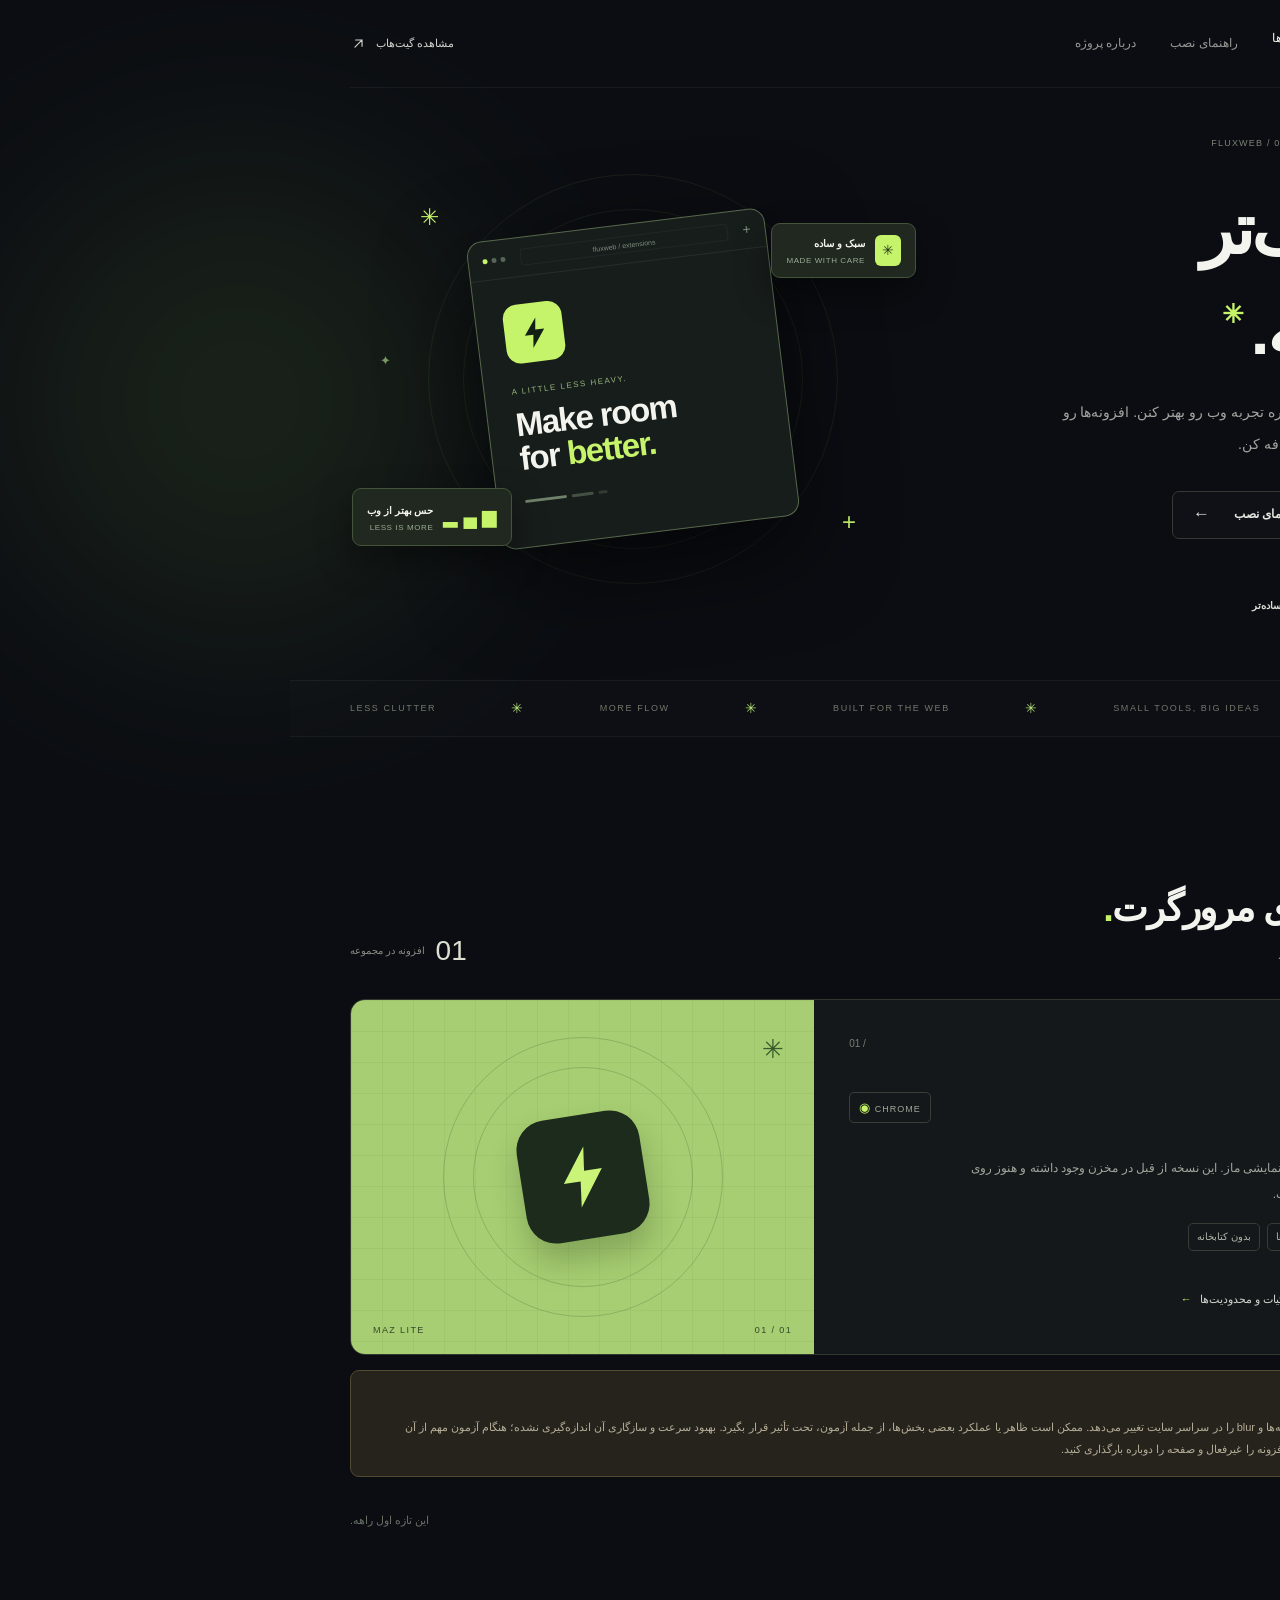
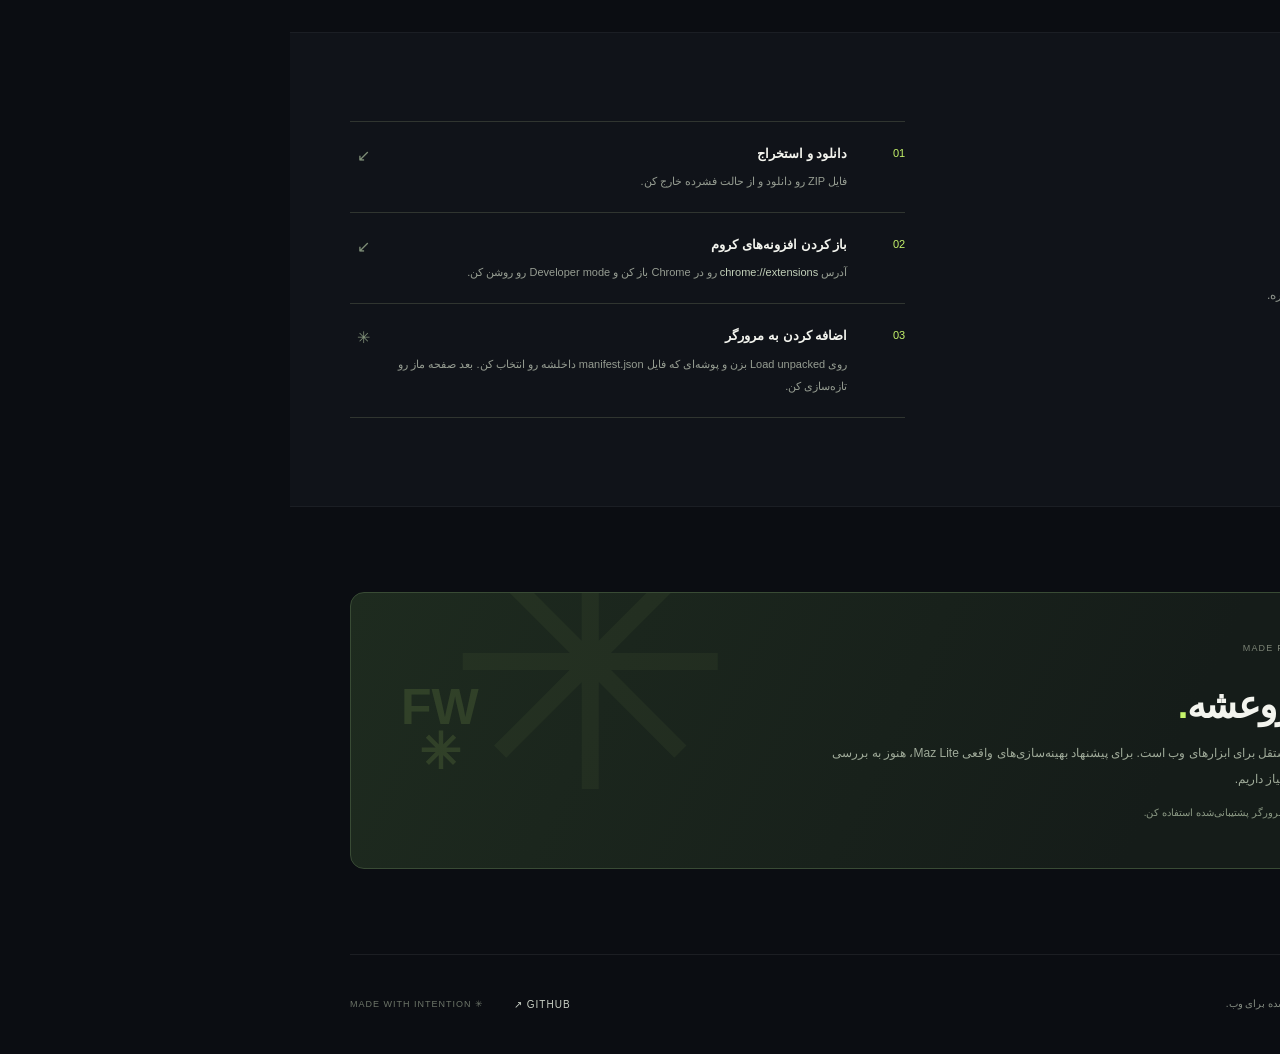
==== index.html @ 3e9b49cf "Build FluxWeb extension download center Co-authored-by: arena-agent <297053741+arena-agent@users.nor" ====
<!doctype html>
<html lang="fa" dir="rtl">
<head>
  <meta charset="utf-8">
  <meta name="viewport" content="width=device-width, initial-scale=1">
  <meta name="theme-color" content="#0b0d12">
  <meta name="description" content="FluxWeb، خانهٔ افزونه‌های سبک برای وبی روان‌تر.">
  <link rel="manifest" href="site.webmanifest">
  <link rel="icon" type="image/png" href="assets/icon-192.png">
  <link rel="stylesheet" href="styles.css">
  <title>FluxWeb — وب، سبک‌تر از همیشه</title>
</head>
<body>
  <div class="ambient ambient-one" aria-hidden="true"></div><div class="ambient ambient-two" aria-hidden="true"></div>
  <header class="header wrap">
    <a class="brand" href="#top" aria-label="FluxWeb، صفحه اصلی"><span class="brand-mark"><svg viewBox="0 0 32 32" fill="none" aria-hidden="true"><path d="M18.5 3 7 18h8l-1.5 11L25 13h-8L18.5 3Z" fill="currentColor"/></svg></span><span>Flux<span class="brand-web">Web</span></span><span class="brand-dot">.</span></a>
    <nav class="nav" aria-label="ناوبری اصلی"><a class="active" href="#extensions">افزونه‌ها</a><a href="#how-it-works">راهنمای نصب</a><a href="#about">درباره پروژه</a></nav>
    <a class="header-link" href="https://github.com/karoangus/FluxWeb" target="_blank" rel="noopener noreferrer"><span>مشاهده گیت‌هاب</span><svg viewBox="0 0 24 24" fill="none" aria-hidden="true"><path d="M7 17 17 7M8 7h9v9" stroke="currentColor" stroke-width="1.6" stroke-linecap="round" stroke-linejoin="round"/></svg></a>
  </header>

  <main id="top">
    <section class="hero wrap" aria-labelledby="hero-title">
      <div class="hero-copy">
        <div class="eyebrow"><span class="pulse"></span> یک فضای کوچک برای ایده‌های بزرگ <span class="eyebrow-line"></span> <span class="latin">FLUXWEB / 01</span></div>
        <h1 id="hero-title">وب، سبک‌تر<br><span>از همیشه.</span><span class="title-spark">✳</span></h1>
        <p class="hero-description">یه جای جمع‌وجور برای ابزارهایی که قراره تجربه وب رو بهتر کنن. افزونه‌ها رو کشف کن، دانلود کن و به مرورگرت اضافه کن.</p>
        <div class="hero-actions"><a class="button button-primary" href="#extensions">بریم سراغ افزونه‌ها <span aria-hidden="true">↙</span></a><a class="button button-ghost" href="#how-it-works">راهنمای نصب <span aria-hidden="true">←</span></a></div>
        <div class="hero-foot"><div class="avatars" aria-hidden="true"><span>F</span><span>W</span><span>✳</span></div><p>ساخته‌شده برای یک تجربه <strong>روان‌تر و ساده‌تر</strong></p></div>
      </div>
      <div class="hero-art" aria-hidden="true">
        <div class="orbit orbit-one"></div><div class="orbit orbit-two"></div><div class="orbit orbit-three"></div>
        <div class="art-cross cross-one">✳</div><div class="art-cross cross-two">+</div><div class="art-cross cross-three">✦</div>
        <div class="art-window"><div class="window-top"><div class="window-dots"><i></i><i></i><i></i></div><div class="window-url">fluxweb / extensions</div><span class="window-plus">+</span></div><div class="window-inner"><div class="window-icon"><svg viewBox="0 0 80 80" fill="none"><path d="M45 10 20 44h17l-3 26 26-36H42l3-24Z" fill="currentColor"/></svg></div><div class="window-label">A LITTLE LESS HEAVY.</div><div class="window-heading">Make room<br>for <em>better.</em></div><div class="window-bars"><i></i><i></i><i></i></div></div></div>
        <div class="floating-tag tag-top"><span class="tag-icon">✳</span><span><b>سبک و ساده</b><small>MADE WITH CARE</small></span></div><div class="floating-tag tag-bottom"><span class="mini-chart">▂ ▄ ▆</span><span><b>حس بهتر از وب</b><small>LESS IS MORE</small></span></div>
      </div>
    </section>

    <div class="ticker" aria-hidden="true"><div class="wrap ticker-inner"><span>LESS CLUTTER</span><i>✳</i><span>MORE FLOW</span><i>✳</i><span>BUILT FOR THE WEB</span><i>✳</i><span>SMALL TOOLS, BIG IDEAS</span><i>✳</i><span>LESS CLUTTER</span></div></div>

    <section class="catalog wrap" id="extensions" aria-labelledby="catalog-title">
      <div class="section-heading"><div><div class="section-kicker"><span></span> مجموعه افزونه‌ها <b>THE COLLECTION</b></div><h2 id="catalog-title">یه چیز خوب برای مرورگرت<span class="green">.</span></h2><p>ابزارهای کوچک، برای لحظه‌های بزرگ‌تر در وب.</p></div><div class="collection-count"><b>01</b><span>افزونه در مجموعه</span></div></div>
      <article class="extension-card">
        <div class="card-art"><div class="card-grid"></div><div class="card-orbit orbit-a"></div><div class="card-orbit orbit-b"></div><div class="product-mark"><svg viewBox="0 0 80 80" fill="none" aria-hidden="true"><path d="M45 10 20 44h17l-3 26 26-36H42l3-24Z" fill="currentColor"/></svg></div><div class="art-caption"><span>MAZ LITE</span><span>01 / 01</span></div><span class="art-star">✳</span></div>
        <div class="card-content"><div class="card-meta"><span class="status"><i></i> نسخه آزمایشی</span><span class="card-number">/ 01</span></div><div class="card-title"><div><h3>Maz Lite <span>↗</span></h3><p class="domain">FOR BIOMAZE.IR</p></div><div class="chrome-label"><span>◉</span> CHROME</div></div><p class="card-description">نسخه اولیه برای کاهش برخی جلوه‌های نمایشی ماز. این نسخه از قبل در مخزن وجود داشته و هنوز روی سایت و بخش آزمون بررسی نشده است.</p><div class="tags"><span>Manifest V3</span><span>فقط دامنه ماز و زیردامنه‌ها</span><span>بدون کتابخانه</span></div><div class="card-actions"><a class="button button-primary download" href="downloads/maz-lite-1.0.0-experimental.zip" download>دانلود فایل ZIP <span aria-hidden="true">↓</span></a><a class="details-link" href="#maz-details">جزئیات و محدودیت‌ها <span aria-hidden="true">←</span></a></div></div>
      </article>
      <div class="notice" id="maz-details"><div class="notice-icon">!</div><div><strong>قبل از نصب، این نکته رو بدون</strong><p>این نسخه انیمیشن‌ها، transitionها، سایه‌ها و blur را در سراسر سایت تغییر می‌دهد. ممکن است ظاهر یا عملکرد بعضی بخش‌ها، از جمله آزمون، تحت تأثیر قرار بگیرد. بهبود سرعت و سازگاری آن اندازه‌گیری نشده؛ هنگام آزمون مهم از آن استفاده نکنید. در صورت بروز مشکل، افزونه را غیرفعال و صفحه را دوباره بارگذاری کنید.</p></div></div>
      <div class="catalog-bottom"><span>MORE GOOD THINGS ARE COMING <span>✳</span></span><p>این تازه اول راهه.</p></div>
    </section>

    <section class="how-section" id="how-it-works"><div class="wrap how-wrap"><div class="how-intro"><div class="section-kicker"><span></span> ساده و سریع <b>HOW IT WORKS</b></div><h2>چند قدم تا<br>شروع ماجرا<span class="green">.</span></h2><p>نصب افزونه از فایل ZIP فقط چند قدم ساده داره.</p><a href="https://github.com/karoangus/FluxWeb" target="_blank" rel="noopener noreferrer" class="text-link">مشاهده فایل‌ها در گیت‌هاب <span>↗</span></a></div><div class="steps"><div class="step"><span class="step-num">01</span><div><h3>دانلود و استخراج</h3><p>فایل ZIP رو دانلود و از حالت فشرده خارج کن.</p></div><span class="step-arrow">↙</span></div><div class="step"><span class="step-num">02</span><div><h3>باز کردن افزونه‌های کروم</h3><p>آدرس <code dir="ltr">chrome://extensions</code> رو در Chrome باز کن و Developer mode رو روشن کن.</p></div><span class="step-arrow">↙</span></div><div class="step"><span class="step-num">03</span><div><h3>اضافه کردن به مرورگر</h3><p>روی Load unpacked بزن و پوشه‌ای که فایل manifest.json داخلشه رو انتخاب کن. بعد صفحه ماز رو تازه‌سازی کن.</p></div><span class="step-arrow">✳</span></div></div></div></section>
    <section class="end-section wrap" id="about"><div class="end-card"><div class="end-decoration" aria-hidden="true">✳</div><div><div class="section-kicker"><span></span> درباره FluxWeb <b>MADE FOR THE WEB</b></div><h2>این فقط شروعشه<span>.</span></h2><p>FluxWeb یک دانلودسنتر کوچک و مستقل برای ابزارهای وب است. برای پیشنهاد بهینه‌سازی‌های واقعی Maz Lite، هنوز به بررسی صفحه‌های سایت و داده‌های عملکرد نیاز داریم.</p><button class="button install-button" id="install-app" type="button" hidden>نصب وب‌اپ <span aria-hidden="true">↙</span></button><p class="install-hint" id="install-hint">برای نصب وب‌اپ، از گزینه نصب در منوی مرورگر پشتیبانی‌شده استفاده کن.</p></div><span class="end-number">FW<br>✳</span></div></section>
  </main>
  <footer class="footer wrap"><a class="brand footer-brand" href="#top"><span class="brand-mark"><svg viewBox="0 0 32 32" fill="none" aria-hidden="true"><path d="M18.5 3 7 18h8l-1.5 11L25 13h-8L18.5 3Z" fill="currentColor"/></svg></span><span>Flux<span class="brand-web">Web</span></span><span class="brand-dot">.</span></a><p>کمتر، اما بهتر. ساخته‌شده برای وب.</p><a href="https://github.com/karoangus/FluxWeb" target="_blank" rel="noopener noreferrer">GITHUB ↗</a><span class="footer-end">MADE WITH INTENTION ✳</span></footer>
  <script src="app.js" defer></script>
</body>
</html>
---- styles.css ----
:root{color-scheme:dark;--bg:#0b0d12;--panel:#14171e;--text:#f3f4ee;--muted:#929690;--line:#282d2b;--lime:#c5f36a;--sans:Tahoma,Arial,sans-serif}*{box-sizing:border-box}html{scroll-behavior:smooth}body{margin:0;background:var(--bg);color:var(--text);font-family:var(--sans);font-size:14px;line-height:1.8;overflow-x:hidden}a{color:inherit;text-decoration:none}button{font:inherit}button:focus-visible,a:focus-visible{outline:2px solid var(--lime);outline-offset:5px}.wrap{width:min(1160px,calc(100% - 64px));margin-inline:auto}.ambient{pointer-events:none;position:absolute;border-radius:50%;filter:blur(110px);opacity:.09}.ambient-one{width:480px;height:480px;background:#a9ee68;top:160px;left:-290px}.ambient-two{width:420px;height:420px;background:#6b78d0;top:750px;right:-330px}.header{height:88px;display:flex;align-items:center;gap:68px;border-bottom:1px solid #ffffff0d;position:relative;z-index:2}.brand{display:inline-flex;align-items:center;direction:ltr;font-family:Arial,sans-serif;font-weight:800;font-size:22px;letter-spacing:-1px;white-space:nowrap}.brand-mark{width:32px;height:32px;background:var(--lime);color:#172014;border-radius:9px;display:grid;place-items:center;margin-right:9px}.brand-mark svg{width:22px;height:22px}.brand-web{font-weight:400}.brand-dot{color:var(--lime)}.nav{display:flex;align-items:center;gap:34px;color:#969a96;font-size:12px}.nav a:hover,.nav .active{color:#f7f8f3}.nav .active:after{content:'';display:block;width:4px;height:4px;background:var(--lime);border-radius:50%;margin:5px auto 0}.header-link{margin-right:auto;color:#d2d4ce;font-size:11px;display:flex;align-items:center;gap:9px}.header-link svg{width:17px;height:17px}.hero{min-height:590px;display:grid;grid-template-columns:1fr 1fr;align-items:center;gap:28px;padding-top:45px;padding-bottom:55px}.hero-copy{position:relative;z-index:1}.eyebrow,.section-kicker{display:flex;align-items:center;gap:9px;font-size:11px;color:#c3c8bd}.pulse,.section-kicker>span{width:7px;height:7px;background:var(--lime);border-radius:50%;box-shadow:0 0 12px #c5f36a80;flex:none}.eyebrow-line{height:1px;width:25px;background:#525b4c}.latin,.section-kicker b{font:9px Arial,sans-serif;letter-spacing:1.2px;color:#7c8476;direction:ltr}.hero h1{font-size:clamp(46px,5.4vw,72px);line-height:1.45;letter-spacing:-3px;margin:27px 0 16px;font-weight:800}.hero h1>span:first-child{color:var(--lime)}.title-spark{display:inline-block;font-size:26px;color:var(--lime);vertical-align:top;margin:16px 10px}.hero-description{color:#a2a6a0;max-width:475px;font-size:14px;line-height:2.3;margin:0}.hero-actions{display:flex;gap:12px;margin-top:30px;flex-wrap:wrap}.button{min-height:48px;padding:0 20px;display:inline-flex;align-items:center;justify-content:center;gap:24px;border-radius:7px;font-size:12px;font-weight:bold;border:1px solid transparent;cursor:pointer}.button-primary{background:var(--lime);color:#182213}.button-primary:hover{background:#d8ff8b}.button-primary span,.button-ghost span{font-size:17px}.button-ghost{border-color:#343a34;color:#e2e6de;background:#ffffff04}.button-ghost:hover{background:#ffffff0b}.hero-foot{display:flex;align-items:center;gap:13px;margin-top:48px;color:#858b81;font-size:10px}.hero-foot strong{color:#d9ddd3}.avatars{display:flex;direction:ltr;padding-left:7px}.avatars span{display:grid;place-items:center;width:27px;height:27px;margin-left:-7px;border:2px solid #0b0d12;border-radius:50%;background:#394b35;font:bold 10px Arial;color:#d8f6ae}.avatars span:nth-child(2){background:#7c8a6c;color:#152115}.avatars span:nth-child(3){background:#bbef77;color:#192315}.hero-art{height:460px;position:relative;display:grid;place-items:center;direction:ltr}.orbit{position:absolute;border:1px solid #c5f36a13;border-radius:50%}.orbit-one{width:410px;height:410px}.orbit-two{width:340px;height:340px}.orbit-three{width:270px;height:270px}.art-window{width:300px;height:310px;background:#171d1b;border:1px solid #57684c;border-radius:15px;box-shadow:0 30px 90px #0009;transform:rotate(-7deg);position:relative;overflow:hidden}.window-top{height:39px;border-bottom:1px solid #ffffff12;display:flex;align-items:center;padding:0 14px;gap:15px}.window-dots{display:flex;gap:4px}.window-dots i{width:5px;height:5px;border-radius:50%;background:#566357}.window-dots i:first-child{background:var(--lime)}.window-url{height:17px;flex:1;border:1px solid #ffffff0b;border-radius:3px;text-align:center;font:7px/17px Arial;color:#7e8c7d}.window-plus{font:14px Arial;color:#809080}.window-inner{padding:27px}.window-icon{width:59px;height:59px;display:grid;place-items:center;border-radius:14px;background:var(--lime);color:#142013}.window-icon svg{width:40px}.window-label{font:8px Arial;letter-spacing:1.5px;color:#96b47b;margin-top:23px}.window-heading{font:700 33px/1.04 Arial;letter-spacing:-1.4px;margin-top:12px}.window-heading em{font-style:normal;color:var(--lime)}.window-bars{display:flex;gap:5px;margin-top:23px}.window-bars i{height:3px;width:42px;background:#70836a;border-radius:5px}.window-bars i:nth-child(2){width:22px;opacity:.5}.window-bars i:nth-child(3){width:9px;opacity:.3}.floating-tag{position:absolute;background:#202820;border:1px solid #43543b;border-radius:9px;display:flex;align-items:center;gap:10px;padding:11px 14px;direction:rtl;box-shadow:0 15px 35px #0006}.floating-tag b,.floating-tag small{display:block}.floating-tag b{font-size:10px}.floating-tag small{font:8px Arial;color:#9baa94;letter-spacing:.6px;margin-top:3px}.tag-top{top:74px;right:0}.tag-bottom{bottom:63px;left:2px}.tag-icon{background:#c5f36a;color:#22331a;border-radius:6px;padding:3px 7px}.mini-chart{color:var(--lime);font-size:19px;direction:ltr}.art-cross{position:absolute;color:var(--lime)}.cross-one{top:48px;left:70px;font-size:23px}.cross-two{bottom:66px;right:60px;font-size:24px}.cross-three{top:200px;left:30px;font-size:13px;color:#7b9a61}.ticker{border-block:1px solid #ffffff0c;background:#ffffff02;overflow:hidden}.ticker-inner{height:55px;display:flex;align-items:center;justify-content:space-between;gap:30px;direction:ltr;white-space:nowrap;color:#70786a;font:9px Arial;letter-spacing:1.6px}.ticker i{font-style:normal;color:#b7e477;font-size:14px}.catalog{padding-top:105px;padding-bottom:90px;scroll-margin-top:20px}.section-heading{display:flex;justify-content:space-between;align-items:end;margin-bottom:32px}.section-kicker b{margin-right:8px}.section-heading h2,.how-intro h2,.end-card h2{font-size:clamp(26px,3vw,38px);letter-spacing:-1.5px;line-height:1.6;margin:17px 0 6px}.green,.end-card h2 span{color:var(--lime)}.section-heading p,.how-intro>p{color:#8f958d;margin:0;font-size:12px}.collection-count{display:flex;align-items:center;gap:11px;color:#888e84;font-size:10px}.collection-count b{font:28px Arial;color:#d9e2d0}.extension-card{display:grid;grid-template-columns:40% 60%;direction:ltr;border:1px solid #30382e;border-radius:15px;overflow:hidden;background:#14181a}.card-art{min-height:350px;background:#a7ce72;position:relative;overflow:hidden;display:grid;place-items:center}.card-grid{position:absolute;inset:0;background-image:linear-gradient(#1d35110c 1px,transparent 1px),linear-gradient(90deg,#1d35110c 1px,transparent 1px);background-size:31px 31px}.card-orbit{position:absolute;border:1px solid #344c2a38;border-radius:50%}.orbit-a{width:280px;height:280px}.orbit-b{width:220px;height:220px}.product-mark{width:124px;height:124px;background:#1c2b1c;color:#c9f477;border-radius:30px;display:grid;place-items:center;transform:rotate(-9deg);box-shadow:0 18px 30px #29401c48}.product-mark svg{width:80px}.art-caption{position:absolute;bottom:19px;left:22px;right:22px;display:flex;justify-content:space-between;color:#324729;font:9px Arial;letter-spacing:1.4px}.art-star{position:absolute;top:26px;right:30px;font-size:26px;color:#385a2d}.card-content{direction:rtl;padding:30px 35px}.card-meta{display:flex;justify-content:space-between;align-items:center}.status{font-size:10px;color:#cfdfb8;background:#2d3a29;border:1px solid #43583a;border-radius:30px;padding:4px 10px}.status i{display:inline-block;width:6px;height:6px;border-radius:50%;background:var(--lime);margin-left:5px}.card-number{color:#788174;font:10px Arial}.card-title{display:flex;align-items:center;justify-content:space-between;margin-top:24px}.card-title h3{font:bold 29px Arial;direction:ltr;margin:0;text-align:right}.card-title h3 span{color:var(--lime);font-size:17px;margin-left:5px}.domain{font:9px Arial;letter-spacing:1.3px;color:#8b9984;direction:ltr;text-align:right;margin:8px 0 0}.chrome-label{direction:ltr;font:9px Arial;letter-spacing:1px;color:#a1a99b;border:1px solid #383f38;padding:7px 9px;border-radius:5px}.chrome-label span{color:var(--lime);font-size:13px}.card-description{font-size:12px;color:#a0a79c;line-height:2.2;max-width:530px;margin:22px 0 15px}.tags{display:flex;flex-wrap:wrap;gap:7px}.tags span{font-size:10px;color:#afb7aa;border:1px solid #353d35;border-radius:5px;padding:4px 8px}.card-actions{display:flex;align-items:center;gap:23px;margin-top:25px}.download{min-width:156px}.details-link{font-size:11px;color:#d2d8cd}.details-link span{color:var(--lime);margin-right:5px}.notice{display:flex;gap:13px;border:1px solid #514b31;background:#25231b;border-radius:9px;padding:16px 18px;margin-top:15px}.notice-icon{flex:none;border:1px solid #c6a95e;color:#e3c77b;width:23px;height:23px;border-radius:50%;text-align:center;font:bold 14px/21px Arial}.notice strong{font-size:11px;color:#e4d6ae}.notice p{font-size:11px;color:#b5ad98;margin:4px 0 0;line-height:2}.catalog-bottom{display:flex;justify-content:space-between;align-items:center;color:#687166;margin-top:23px}.catalog-bottom>span{direction:ltr;font:9px Arial;letter-spacing:1px}.catalog-bottom>span span{color:var(--lime);margin-left:6px}.catalog-bottom p{font-size:11px}.how-section{border-block:1px solid #ffffff0c;background:#101319;padding:88px 0}.how-wrap{display:grid;grid-template-columns:1fr 1.1fr;gap:100px}.how-intro h2{font-size:38px}.text-link{font-size:11px;color:#d6e8c6;display:inline-block;margin-top:28px}.text-link span{color:var(--lime);margin-right:8px}.steps{border-top:1px solid #303530}.step{display:grid;grid-template-columns:42px 1fr 20px;gap:16px;padding:20px 0;border-bottom:1px solid #303530}.step-num{font:11px Arial;color:var(--lime);padding-top:5px}.step h3{font-size:13px;margin:0 0 5px}.step p{font-size:11px;color:#969d92;margin:0;line-height:2}.step code{font:11px Arial;color:#c2d0b9;display:inline-block}.step-arrow{color:#7f8f78;font-size:16px}.end-section{padding-block:85px}.end-card{position:relative;overflow:hidden;border:1px solid #394b35;border-radius:14px;padding:45px 50px;background:linear-gradient(115deg,#1e2b1f,#151c19 70%);display:flex;justify-content:space-between;align-items:center}.end-card>div:not(.end-decoration){position:relative;z-index:1;max-width:650px}.end-card p{color:#9faa99;font-size:12px;line-height:2.1;margin:0}.end-number{font:700 50px/.9 Arial;color:#c2ed751f;text-align:center}.end-decoration{position:absolute;left:8%;top:-100px;color:#c1f1730b;font-size:350px;line-height:1}.install-button{margin-top:18px;background:var(--lime);color:#182213}.end-card .install-hint{font-size:10px;color:#8c9a85;margin-top:10px}.footer{border-top:1px solid #ffffff12;min-height:100px;display:flex;align-items:center;gap:30px}.footer-brand{font-size:18px}.footer-brand .brand-mark{width:27px;height:27px}.footer p{font-size:10px;color:#848b81}.footer>a:not(.brand){margin-right:auto;font:10px Arial;color:#c9d0c5;letter-spacing:1px}.footer-end{direction:ltr;font:9px Arial;letter-spacing:1px;color:#6d7569}@media(max-width:800px){.wrap{width:min(100% - 36px,600px)}.header{height:72px;gap:20px}.nav{margin-right:auto;gap:15px}.nav a{font-size:10px}.header-link{display:none}.hero{grid-template-columns:1fr;padding-top:70px;gap:0}.hero h1{font-size:52px}.hero-art{height:390px;max-width:450px;width:100%;margin:auto}.orbit-one{width:340px;height:340px}.orbit-two{width:290px;height:290px}.orbit-three{width:240px;height:240px}.art-window{width:270px;height:280px}.window-inner{padding:20px 25px}.tag-top{right:0;top:45px}.tag-bottom{bottom:40px}.ticker-inner{justify-content:flex-start}.catalog{padding-top:75px}.extension-card{grid-template-columns:1fr}.card-art{min-height:250px}.card-content{padding:26px}.how-wrap{grid-template-columns:1fr;gap:35px}.how-section{padding:65px 0}.end-section{padding-block:60px}.footer{flex-wrap:wrap;gap:10px 20px;padding-block:25px}.footer-end{width:100%}}@media(max-width:480px){.nav a:nth-child(3){display:none}.hero h1{font-size:44px}.hero-art{height:340px}.art-window{width:240px;height:255px}.window-icon{width:48px;height:48px}.window-heading{font-size:27px}.orbit-one{width:290px;height:290px}.orbit-two{width:250px;height:250px}.orbit-three{width:210px;height:210px}.floating-tag{padding:8px}.tag-top{top:35px}.tag-bottom{bottom:25px}.cross-one{left:25px}.section-heading{align-items:flex-start;gap:10px}.collection-count{flex-direction:column;gap:0;white-space:nowrap}.card-actions{gap:14px;flex-wrap:wrap}.end-card{padding:30px 25px}.end-number{display:none}.footer p{width:100%;order:3}}
[hidden]{display:none!important}
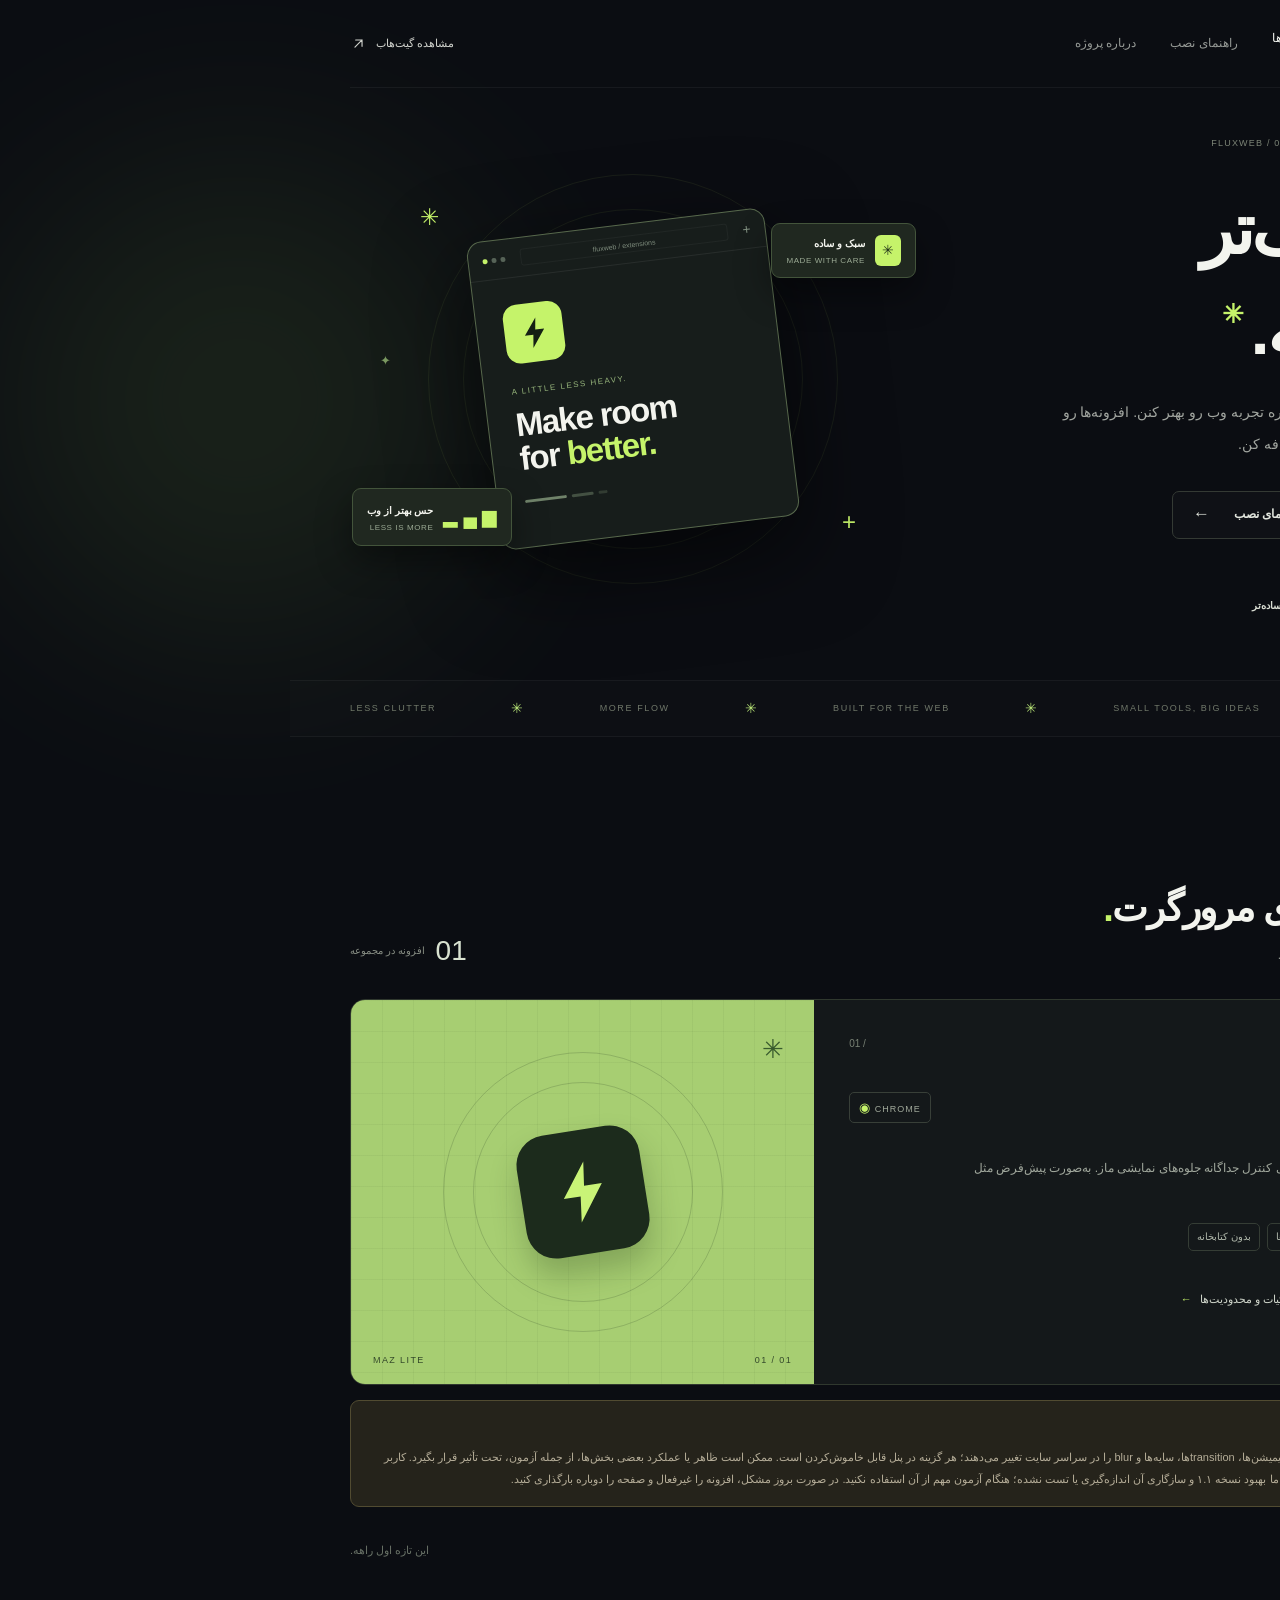
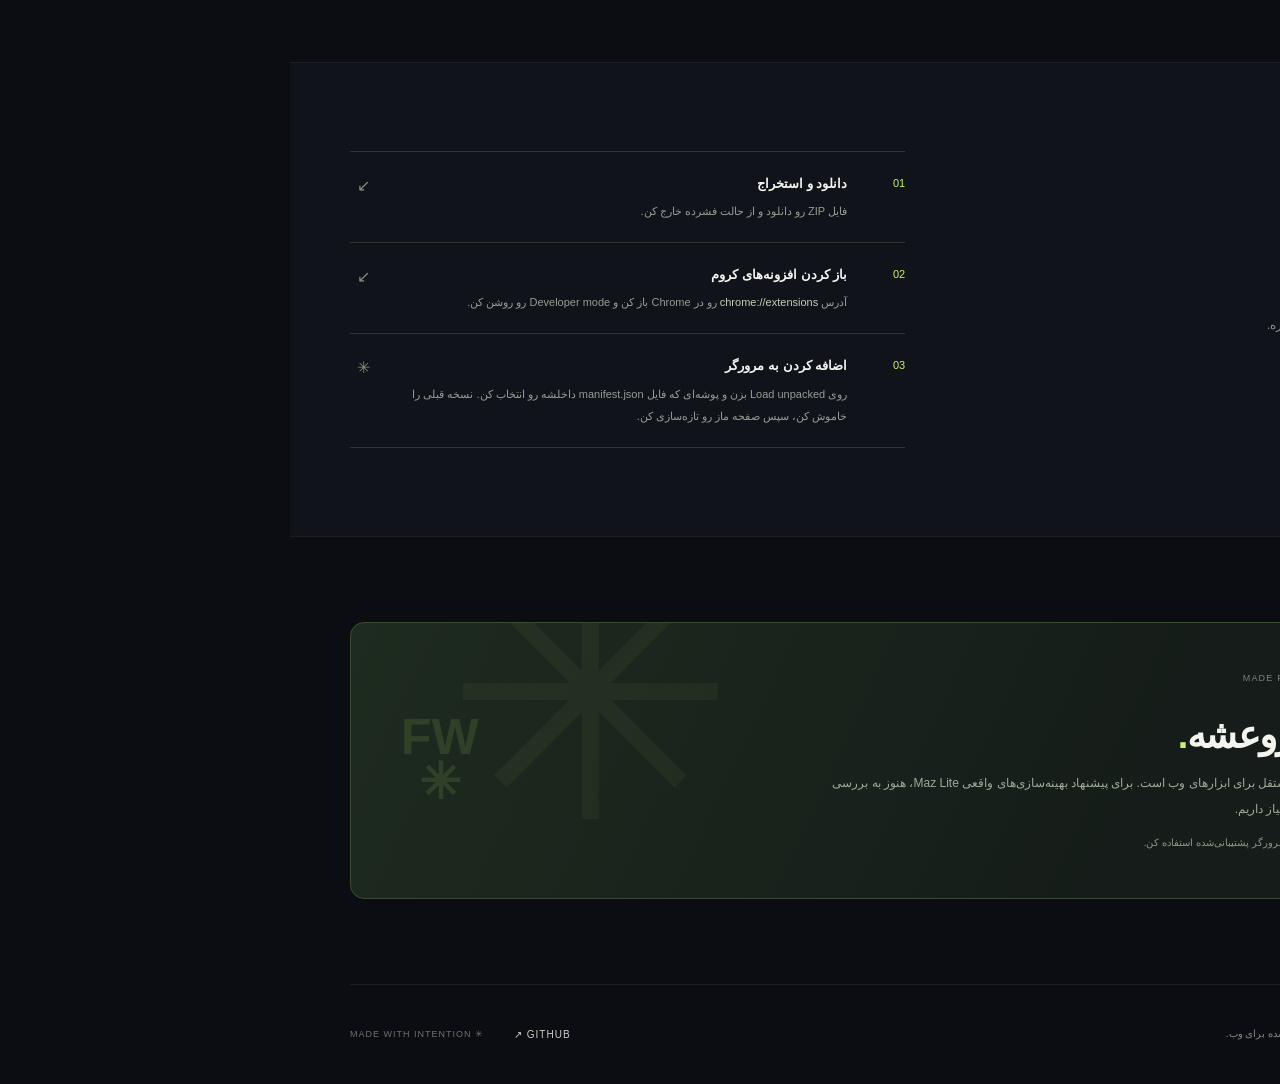
==== commit 404afa04: "Add configurable experimental Maz Lite 1.1 Co-authored-by: arena-agent <297053741+arena-agent@users." ====
--- a/index.html
+++ b/index.html
@@ -41,13 +41,13 @@
       <div class="section-heading"><div><div class="section-kicker"><span></span> مجموعه افزونه‌ها <b>THE COLLECTION</b></div><h2 id="catalog-title">یه چیز خوب برای مرورگرت<span class="green">.</span></h2><p>ابزارهای کوچک، برای لحظه‌های بزرگ‌تر در وب.</p></div><div class="collection-count"><b>01</b><span>افزونه در مجموعه</span></div></div>
       <article class="extension-card">
         <div class="card-art"><div class="card-grid"></div><div class="card-orbit orbit-a"></div><div class="card-orbit orbit-b"></div><div class="product-mark"><svg viewBox="0 0 80 80" fill="none" aria-hidden="true"><path d="M45 10 20 44h17l-3 26 26-36H42l3-24Z" fill="currentColor"/></svg></div><div class="art-caption"><span>MAZ LITE</span><span>01 / 01</span></div><span class="art-star">✳</span></div>
-        <div class="card-content"><div class="card-meta"><span class="status"><i></i> نسخه آزمایشی</span><span class="card-number">/ 01</span></div><div class="card-title"><div><h3>Maz Lite <span>↗</span></h3><p class="domain">FOR BIOMAZE.IR</p></div><div class="chrome-label"><span>◉</span> CHROME</div></div><p class="card-description">نسخه اولیه برای کاهش برخی جلوه‌های نمایشی ماز. این نسخه از قبل در مخزن وجود داشته و هنوز روی سایت و بخش آزمون بررسی نشده است.</p><div class="tags"><span>Manifest V3</span><span>فقط دامنه ماز و زیردامنه‌ها</span><span>بدون کتابخانه</span></div><div class="card-actions"><a class="button button-primary download" href="downloads/maz-lite-1.0.0-experimental.zip" download>دانلود فایل ZIP <span aria-hidden="true">↓</span></a><a class="details-link" href="#maz-details">جزئیات و محدودیت‌ها <span aria-hidden="true">←</span></a></div></div>
+        <div class="card-content"><div class="card-meta"><span class="status"><i></i> نسخه آزمایشی</span><span class="card-number">/ 01</span></div><div class="card-title"><div><h3>Maz Lite <span>↗</span></h3><p class="domain">FOR BIOMAZE.IR</p></div><div class="chrome-label"><span>◉</span> CHROME</div></div><p class="card-description">نسخه آزمایشی ۱.۱ با پنل تنظیمات؛ برای کنترل جداگانه جلوه‌های نمایشی ماز. به‌صورت پیش‌فرض مثل نسخه قبلی عمل می‌کند.</p><div class="tags"><span>Manifest V3</span><span>فقط دامنه ماز و زیردامنه‌ها</span><span>بدون کتابخانه</span></div><div class="card-actions"><a class="button button-primary download" href="downloads/maz-lite-1.1.0-experimental.zip" download>دانلود نسخه ۱.۱ <span aria-hidden="true">↓</span></a><a class="details-link" href="#maz-details">جزئیات و محدودیت‌ها <span aria-hidden="true">←</span></a></div><p class="legacy-download"><a href="downloads/maz-lite-1.0.0-experimental.zip" download>دانلود نسخه قبلی ۱.۰ ↓</a></p></div>
       </article>
-      <div class="notice" id="maz-details"><div class="notice-icon">!</div><div><strong>قبل از نصب، این نکته رو بدون</strong><p>این نسخه انیمیشن‌ها، transitionها، سایه‌ها و blur را در سراسر سایت تغییر می‌دهد. ممکن است ظاهر یا عملکرد بعضی بخش‌ها، از جمله آزمون، تحت تأثیر قرار بگیرد. بهبود سرعت و سازگاری آن اندازه‌گیری نشده؛ هنگام آزمون مهم از آن استفاده نکنید. در صورت بروز مشکل، افزونه را غیرفعال و صفحه را دوباره بارگذاری کنید.</p></div></div>
+      <div class="notice" id="maz-details"><div class="notice-icon">!</div><div><strong>قبل از نصب، این نکته رو بدون</strong><p>گزینه‌ها به‌صورت پیش‌فرض فعال‌اند و انیمیشن‌ها، transitionها، سایه‌ها و blur را در سراسر سایت تغییر می‌دهند؛ هر گزینه در پنل قابل خاموش‌کردن است. ممکن است ظاهر یا عملکرد بعضی بخش‌ها، از جمله آزمون، تحت تأثیر قرار بگیرد. کاربر بهبود نسخه ۱.۰ را گزارش کرده است، اما بهبود نسخه ۱.۱ و سازگاری آن اندازه‌گیری یا تست نشده؛ هنگام آزمون مهم از آن استفاده نکنید. در صورت بروز مشکل، افزونه را غیرفعال و صفحه را دوباره بارگذاری کنید.</p></div></div>
       <div class="catalog-bottom"><span>MORE GOOD THINGS ARE COMING <span>✳</span></span><p>این تازه اول راهه.</p></div>
     </section>
 
-    <section class="how-section" id="how-it-works"><div class="wrap how-wrap"><div class="how-intro"><div class="section-kicker"><span></span> ساده و سریع <b>HOW IT WORKS</b></div><h2>چند قدم تا<br>شروع ماجرا<span class="green">.</span></h2><p>نصب افزونه از فایل ZIP فقط چند قدم ساده داره.</p><a href="https://github.com/karoangus/FluxWeb" target="_blank" rel="noopener noreferrer" class="text-link">مشاهده فایل‌ها در گیت‌هاب <span>↗</span></a></div><div class="steps"><div class="step"><span class="step-num">01</span><div><h3>دانلود و استخراج</h3><p>فایل ZIP رو دانلود و از حالت فشرده خارج کن.</p></div><span class="step-arrow">↙</span></div><div class="step"><span class="step-num">02</span><div><h3>باز کردن افزونه‌های کروم</h3><p>آدرس <code dir="ltr">chrome://extensions</code> رو در Chrome باز کن و Developer mode رو روشن کن.</p></div><span class="step-arrow">↙</span></div><div class="step"><span class="step-num">03</span><div><h3>اضافه کردن به مرورگر</h3><p>روی Load unpacked بزن و پوشه‌ای که فایل manifest.json داخلشه رو انتخاب کن. بعد صفحه ماز رو تازه‌سازی کن.</p></div><span class="step-arrow">✳</span></div></div></div></section>
+    <section class="how-section" id="how-it-works"><div class="wrap how-wrap"><div class="how-intro"><div class="section-kicker"><span></span> ساده و سریع <b>HOW IT WORKS</b></div><h2>چند قدم تا<br>شروع ماجرا<span class="green">.</span></h2><p>نصب افزونه از فایل ZIP فقط چند قدم ساده داره.</p><a href="https://github.com/karoangus/FluxWeb" target="_blank" rel="noopener noreferrer" class="text-link">مشاهده فایل‌ها در گیت‌هاب <span>↗</span></a></div><div class="steps"><div class="step"><span class="step-num">01</span><div><h3>دانلود و استخراج</h3><p>فایل ZIP رو دانلود و از حالت فشرده خارج کن.</p></div><span class="step-arrow">↙</span></div><div class="step"><span class="step-num">02</span><div><h3>باز کردن افزونه‌های کروم</h3><p>آدرس <code dir="ltr">chrome://extensions</code> رو در Chrome باز کن و Developer mode رو روشن کن.</p></div><span class="step-arrow">↙</span></div><div class="step"><span class="step-num">03</span><div><h3>اضافه کردن به مرورگر</h3><p>روی Load unpacked بزن و پوشه‌ای که فایل manifest.json داخلشه رو انتخاب کن. نسخه قبلی را خاموش کن، سپس صفحه ماز رو تازه‌سازی کن.</p></div><span class="step-arrow">✳</span></div></div></div></section>
     <section class="end-section wrap" id="about"><div class="end-card"><div class="end-decoration" aria-hidden="true">✳</div><div><div class="section-kicker"><span></span> درباره FluxWeb <b>MADE FOR THE WEB</b></div><h2>این فقط شروعشه<span>.</span></h2><p>FluxWeb یک دانلودسنتر کوچک و مستقل برای ابزارهای وب است. برای پیشنهاد بهینه‌سازی‌های واقعی Maz Lite، هنوز به بررسی صفحه‌های سایت و داده‌های عملکرد نیاز داریم.</p><button class="button install-button" id="install-app" type="button" hidden>نصب وب‌اپ <span aria-hidden="true">↙</span></button><p class="install-hint" id="install-hint">برای نصب وب‌اپ، از گزینه نصب در منوی مرورگر پشتیبانی‌شده استفاده کن.</p></div><span class="end-number">FW<br>✳</span></div></section>
   </main>
   <footer class="footer wrap"><a class="brand footer-brand" href="#top"><span class="brand-mark"><svg viewBox="0 0 32 32" fill="none" aria-hidden="true"><path d="M18.5 3 7 18h8l-1.5 11L25 13h-8L18.5 3Z" fill="currentColor"/></svg></span><span>Flux<span class="brand-web">Web</span></span><span class="brand-dot">.</span></a><p>کمتر، اما بهتر. ساخته‌شده برای وب.</p><a href="https://github.com/karoangus/FluxWeb" target="_blank" rel="noopener noreferrer">GITHUB ↗</a><span class="footer-end">MADE WITH INTENTION ✳</span></footer>
--- a/styles.css
+++ b/styles.css
@@ -1,2 +1,4 @@
 :root{color-scheme:dark;--bg:#0b0d12;--panel:#14171e;--text:#f3f4ee;--muted:#929690;--line:#282d2b;--lime:#c5f36a;--sans:Tahoma,Arial,sans-serif}*{box-sizing:border-box}html{scroll-behavior:smooth}body{margin:0;background:var(--bg);color:var(--text);font-family:var(--sans);font-size:14px;line-height:1.8;overflow-x:hidden}a{color:inherit;text-decoration:none}button{font:inherit}button:focus-visible,a:focus-visible{outline:2px solid var(--lime);outline-offset:5px}.wrap{width:min(1160px,calc(100% - 64px));margin-inline:auto}.ambient{pointer-events:none;position:absolute;border-radius:50%;filter:blur(110px);opacity:.09}.ambient-one{width:480px;height:480px;background:#a9ee68;top:160px;left:-290px}.ambient-two{width:420px;height:420px;background:#6b78d0;top:750px;right:-330px}.header{height:88px;display:flex;align-items:center;gap:68px;border-bottom:1px solid #ffffff0d;position:relative;z-index:2}.brand{display:inline-flex;align-items:center;direction:ltr;font-family:Arial,sans-serif;font-weight:800;font-size:22px;letter-spacing:-1px;white-space:nowrap}.brand-mark{width:32px;height:32px;background:var(--lime);color:#172014;border-radius:9px;display:grid;place-items:center;margin-right:9px}.brand-mark svg{width:22px;height:22px}.brand-web{font-weight:400}.brand-dot{color:var(--lime)}.nav{display:flex;align-items:center;gap:34px;color:#969a96;font-size:12px}.nav a:hover,.nav .active{color:#f7f8f3}.nav .active:after{content:'';display:block;width:4px;height:4px;background:var(--lime);border-radius:50%;margin:5px auto 0}.header-link{margin-right:auto;color:#d2d4ce;font-size:11px;display:flex;align-items:center;gap:9px}.header-link svg{width:17px;height:17px}.hero{min-height:590px;display:grid;grid-template-columns:1fr 1fr;align-items:center;gap:28px;padding-top:45px;padding-bottom:55px}.hero-copy{position:relative;z-index:1}.eyebrow,.section-kicker{display:flex;align-items:center;gap:9px;font-size:11px;color:#c3c8bd}.pulse,.section-kicker>span{width:7px;height:7px;background:var(--lime);border-radius:50%;box-shadow:0 0 12px #c5f36a80;flex:none}.eyebrow-line{height:1px;width:25px;background:#525b4c}.latin,.section-kicker b{font:9px Arial,sans-serif;letter-spacing:1.2px;color:#7c8476;direction:ltr}.hero h1{font-size:clamp(46px,5.4vw,72px);line-height:1.45;letter-spacing:-3px;margin:27px 0 16px;font-weight:800}.hero h1>span:first-child{color:var(--lime)}.title-spark{display:inline-block;font-size:26px;color:var(--lime);vertical-align:top;margin:16px 10px}.hero-description{color:#a2a6a0;max-width:475px;font-size:14px;line-height:2.3;margin:0}.hero-actions{display:flex;gap:12px;margin-top:30px;flex-wrap:wrap}.button{min-height:48px;padding:0 20px;display:inline-flex;align-items:center;justify-content:center;gap:24px;border-radius:7px;font-size:12px;font-weight:bold;border:1px solid transparent;cursor:pointer}.button-primary{background:var(--lime);color:#182213}.button-primary:hover{background:#d8ff8b}.button-primary span,.button-ghost span{font-size:17px}.button-ghost{border-color:#343a34;color:#e2e6de;background:#ffffff04}.button-ghost:hover{background:#ffffff0b}.hero-foot{display:flex;align-items:center;gap:13px;margin-top:48px;color:#858b81;font-size:10px}.hero-foot strong{color:#d9ddd3}.avatars{display:flex;direction:ltr;padding-left:7px}.avatars span{display:grid;place-items:center;width:27px;height:27px;margin-left:-7px;border:2px solid #0b0d12;border-radius:50%;background:#394b35;font:bold 10px Arial;color:#d8f6ae}.avatars span:nth-child(2){background:#7c8a6c;color:#152115}.avatars span:nth-child(3){background:#bbef77;color:#192315}.hero-art{height:460px;position:relative;display:grid;place-items:center;direction:ltr}.orbit{position:absolute;border:1px solid #c5f36a13;border-radius:50%}.orbit-one{width:410px;height:410px}.orbit-two{width:340px;height:340px}.orbit-three{width:270px;height:270px}.art-window{width:300px;height:310px;background:#171d1b;border:1px solid #57684c;border-radius:15px;box-shadow:0 30px 90px #0009;transform:rotate(-7deg);position:relative;overflow:hidden}.window-top{height:39px;border-bottom:1px solid #ffffff12;display:flex;align-items:center;padding:0 14px;gap:15px}.window-dots{display:flex;gap:4px}.window-dots i{width:5px;height:5px;border-radius:50%;background:#566357}.window-dots i:first-child{background:var(--lime)}.window-url{height:17px;flex:1;border:1px solid #ffffff0b;border-radius:3px;text-align:center;font:7px/17px Arial;color:#7e8c7d}.window-plus{font:14px Arial;color:#809080}.window-inner{padding:27px}.window-icon{width:59px;height:59px;display:grid;place-items:center;border-radius:14px;background:var(--lime);color:#142013}.window-icon svg{width:40px}.window-label{font:8px Arial;letter-spacing:1.5px;color:#96b47b;margin-top:23px}.window-heading{font:700 33px/1.04 Arial;letter-spacing:-1.4px;margin-top:12px}.window-heading em{font-style:normal;color:var(--lime)}.window-bars{display:flex;gap:5px;margin-top:23px}.window-bars i{height:3px;width:42px;background:#70836a;border-radius:5px}.window-bars i:nth-child(2){width:22px;opacity:.5}.window-bars i:nth-child(3){width:9px;opacity:.3}.floating-tag{position:absolute;background:#202820;border:1px solid #43543b;border-radius:9px;display:flex;align-items:center;gap:10px;padding:11px 14px;direction:rtl;box-shadow:0 15px 35px #0006}.floating-tag b,.floating-tag small{display:block}.floating-tag b{font-size:10px}.floating-tag small{font:8px Arial;color:#9baa94;letter-spacing:.6px;margin-top:3px}.tag-top{top:74px;right:0}.tag-bottom{bottom:63px;left:2px}.tag-icon{background:#c5f36a;color:#22331a;border-radius:6px;padding:3px 7px}.mini-chart{color:var(--lime);font-size:19px;direction:ltr}.art-cross{position:absolute;color:var(--lime)}.cross-one{top:48px;left:70px;font-size:23px}.cross-two{bottom:66px;right:60px;font-size:24px}.cross-three{top:200px;left:30px;font-size:13px;color:#7b9a61}.ticker{border-block:1px solid #ffffff0c;background:#ffffff02;overflow:hidden}.ticker-inner{height:55px;display:flex;align-items:center;justify-content:space-between;gap:30px;direction:ltr;white-space:nowrap;color:#70786a;font:9px Arial;letter-spacing:1.6px}.ticker i{font-style:normal;color:#b7e477;font-size:14px}.catalog{padding-top:105px;padding-bottom:90px;scroll-margin-top:20px}.section-heading{display:flex;justify-content:space-between;align-items:end;margin-bottom:32px}.section-kicker b{margin-right:8px}.section-heading h2,.how-intro h2,.end-card h2{font-size:clamp(26px,3vw,38px);letter-spacing:-1.5px;line-height:1.6;margin:17px 0 6px}.green,.end-card h2 span{color:var(--lime)}.section-heading p,.how-intro>p{color:#8f958d;margin:0;font-size:12px}.collection-count{display:flex;align-items:center;gap:11px;color:#888e84;font-size:10px}.collection-count b{font:28px Arial;color:#d9e2d0}.extension-card{display:grid;grid-template-columns:40% 60%;direction:ltr;border:1px solid #30382e;border-radius:15px;overflow:hidden;background:#14181a}.card-art{min-height:350px;background:#a7ce72;position:relative;overflow:hidden;display:grid;place-items:center}.card-grid{position:absolute;inset:0;background-image:linear-gradient(#1d35110c 1px,transparent 1px),linear-gradient(90deg,#1d35110c 1px,transparent 1px);background-size:31px 31px}.card-orbit{position:absolute;border:1px solid #344c2a38;border-radius:50%}.orbit-a{width:280px;height:280px}.orbit-b{width:220px;height:220px}.product-mark{width:124px;height:124px;background:#1c2b1c;color:#c9f477;border-radius:30px;display:grid;place-items:center;transform:rotate(-9deg);box-shadow:0 18px 30px #29401c48}.product-mark svg{width:80px}.art-caption{position:absolute;bottom:19px;left:22px;right:22px;display:flex;justify-content:space-between;color:#324729;font:9px Arial;letter-spacing:1.4px}.art-star{position:absolute;top:26px;right:30px;font-size:26px;color:#385a2d}.card-content{direction:rtl;padding:30px 35px}.card-meta{display:flex;justify-content:space-between;align-items:center}.status{font-size:10px;color:#cfdfb8;background:#2d3a29;border:1px solid #43583a;border-radius:30px;padding:4px 10px}.status i{display:inline-block;width:6px;height:6px;border-radius:50%;background:var(--lime);margin-left:5px}.card-number{color:#788174;font:10px Arial}.card-title{display:flex;align-items:center;justify-content:space-between;margin-top:24px}.card-title h3{font:bold 29px Arial;direction:ltr;margin:0;text-align:right}.card-title h3 span{color:var(--lime);font-size:17px;margin-left:5px}.domain{font:9px Arial;letter-spacing:1.3px;color:#8b9984;direction:ltr;text-align:right;margin:8px 0 0}.chrome-label{direction:ltr;font:9px Arial;letter-spacing:1px;color:#a1a99b;border:1px solid #383f38;padding:7px 9px;border-radius:5px}.chrome-label span{color:var(--lime);font-size:13px}.card-description{font-size:12px;color:#a0a79c;line-height:2.2;max-width:530px;margin:22px 0 15px}.tags{display:flex;flex-wrap:wrap;gap:7px}.tags span{font-size:10px;color:#afb7aa;border:1px solid #353d35;border-radius:5px;padding:4px 8px}.card-actions{display:flex;align-items:center;gap:23px;margin-top:25px}.download{min-width:156px}.details-link{font-size:11px;color:#d2d8cd}.details-link span{color:var(--lime);margin-right:5px}.notice{display:flex;gap:13px;border:1px solid #514b31;background:#25231b;border-radius:9px;padding:16px 18px;margin-top:15px}.notice-icon{flex:none;border:1px solid #c6a95e;color:#e3c77b;width:23px;height:23px;border-radius:50%;text-align:center;font:bold 14px/21px Arial}.notice strong{font-size:11px;color:#e4d6ae}.notice p{font-size:11px;color:#b5ad98;margin:4px 0 0;line-height:2}.catalog-bottom{display:flex;justify-content:space-between;align-items:center;color:#687166;margin-top:23px}.catalog-bottom>span{direction:ltr;font:9px Arial;letter-spacing:1px}.catalog-bottom>span span{color:var(--lime);margin-left:6px}.catalog-bottom p{font-size:11px}.how-section{border-block:1px solid #ffffff0c;background:#101319;padding:88px 0}.how-wrap{display:grid;grid-template-columns:1fr 1.1fr;gap:100px}.how-intro h2{font-size:38px}.text-link{font-size:11px;color:#d6e8c6;display:inline-block;margin-top:28px}.text-link span{color:var(--lime);margin-right:8px}.steps{border-top:1px solid #303530}.step{display:grid;grid-template-columns:42px 1fr 20px;gap:16px;padding:20px 0;border-bottom:1px solid #303530}.step-num{font:11px Arial;color:var(--lime);padding-top:5px}.step h3{font-size:13px;margin:0 0 5px}.step p{font-size:11px;color:#969d92;margin:0;line-height:2}.step code{font:11px Arial;color:#c2d0b9;display:inline-block}.step-arrow{color:#7f8f78;font-size:16px}.end-section{padding-block:85px}.end-card{position:relative;overflow:hidden;border:1px solid #394b35;border-radius:14px;padding:45px 50px;background:linear-gradient(115deg,#1e2b1f,#151c19 70%);display:flex;justify-content:space-between;align-items:center}.end-card>div:not(.end-decoration){position:relative;z-index:1;max-width:650px}.end-card p{color:#9faa99;font-size:12px;line-height:2.1;margin:0}.end-number{font:700 50px/.9 Arial;color:#c2ed751f;text-align:center}.end-decoration{position:absolute;left:8%;top:-100px;color:#c1f1730b;font-size:350px;line-height:1}.install-button{margin-top:18px;background:var(--lime);color:#182213}.end-card .install-hint{font-size:10px;color:#8c9a85;margin-top:10px}.footer{border-top:1px solid #ffffff12;min-height:100px;display:flex;align-items:center;gap:30px}.footer-brand{font-size:18px}.footer-brand .brand-mark{width:27px;height:27px}.footer p{font-size:10px;color:#848b81}.footer>a:not(.brand){margin-right:auto;font:10px Arial;color:#c9d0c5;letter-spacing:1px}.footer-end{direction:ltr;font:9px Arial;letter-spacing:1px;color:#6d7569}@media(max-width:800px){.wrap{width:min(100% - 36px,600px)}.header{height:72px;gap:20px}.nav{margin-right:auto;gap:15px}.nav a{font-size:10px}.header-link{display:none}.hero{grid-template-columns:1fr;padding-top:70px;gap:0}.hero h1{font-size:52px}.hero-art{height:390px;max-width:450px;width:100%;margin:auto}.orbit-one{width:340px;height:340px}.orbit-two{width:290px;height:290px}.orbit-three{width:240px;height:240px}.art-window{width:270px;height:280px}.window-inner{padding:20px 25px}.tag-top{right:0;top:45px}.tag-bottom{bottom:40px}.ticker-inner{justify-content:flex-start}.catalog{padding-top:75px}.extension-card{grid-template-columns:1fr}.card-art{min-height:250px}.card-content{padding:26px}.how-wrap{grid-template-columns:1fr;gap:35px}.how-section{padding:65px 0}.end-section{padding-block:60px}.footer{flex-wrap:wrap;gap:10px 20px;padding-block:25px}.footer-end{width:100%}}@media(max-width:480px){.nav a:nth-child(3){display:none}.hero h1{font-size:44px}.hero-art{height:340px}.art-window{width:240px;height:255px}.window-icon{width:48px;height:48px}.window-heading{font-size:27px}.orbit-one{width:290px;height:290px}.orbit-two{width:250px;height:250px}.orbit-three{width:210px;height:210px}.floating-tag{padding:8px}.tag-top{top:35px}.tag-bottom{bottom:25px}.cross-one{left:25px}.section-heading{align-items:flex-start;gap:10px}.collection-count{flex-direction:column;gap:0;white-space:nowrap}.card-actions{gap:14px;flex-wrap:wrap}.end-card{padding:30px 25px}.end-number{display:none}.footer p{width:100%;order:3}}
 [hidden]{display:none!important}
+
+.legacy-download{margin:12px 0 0;font-size:10px;color:#9dad97}.legacy-download a:hover{color:#c5f36a}
